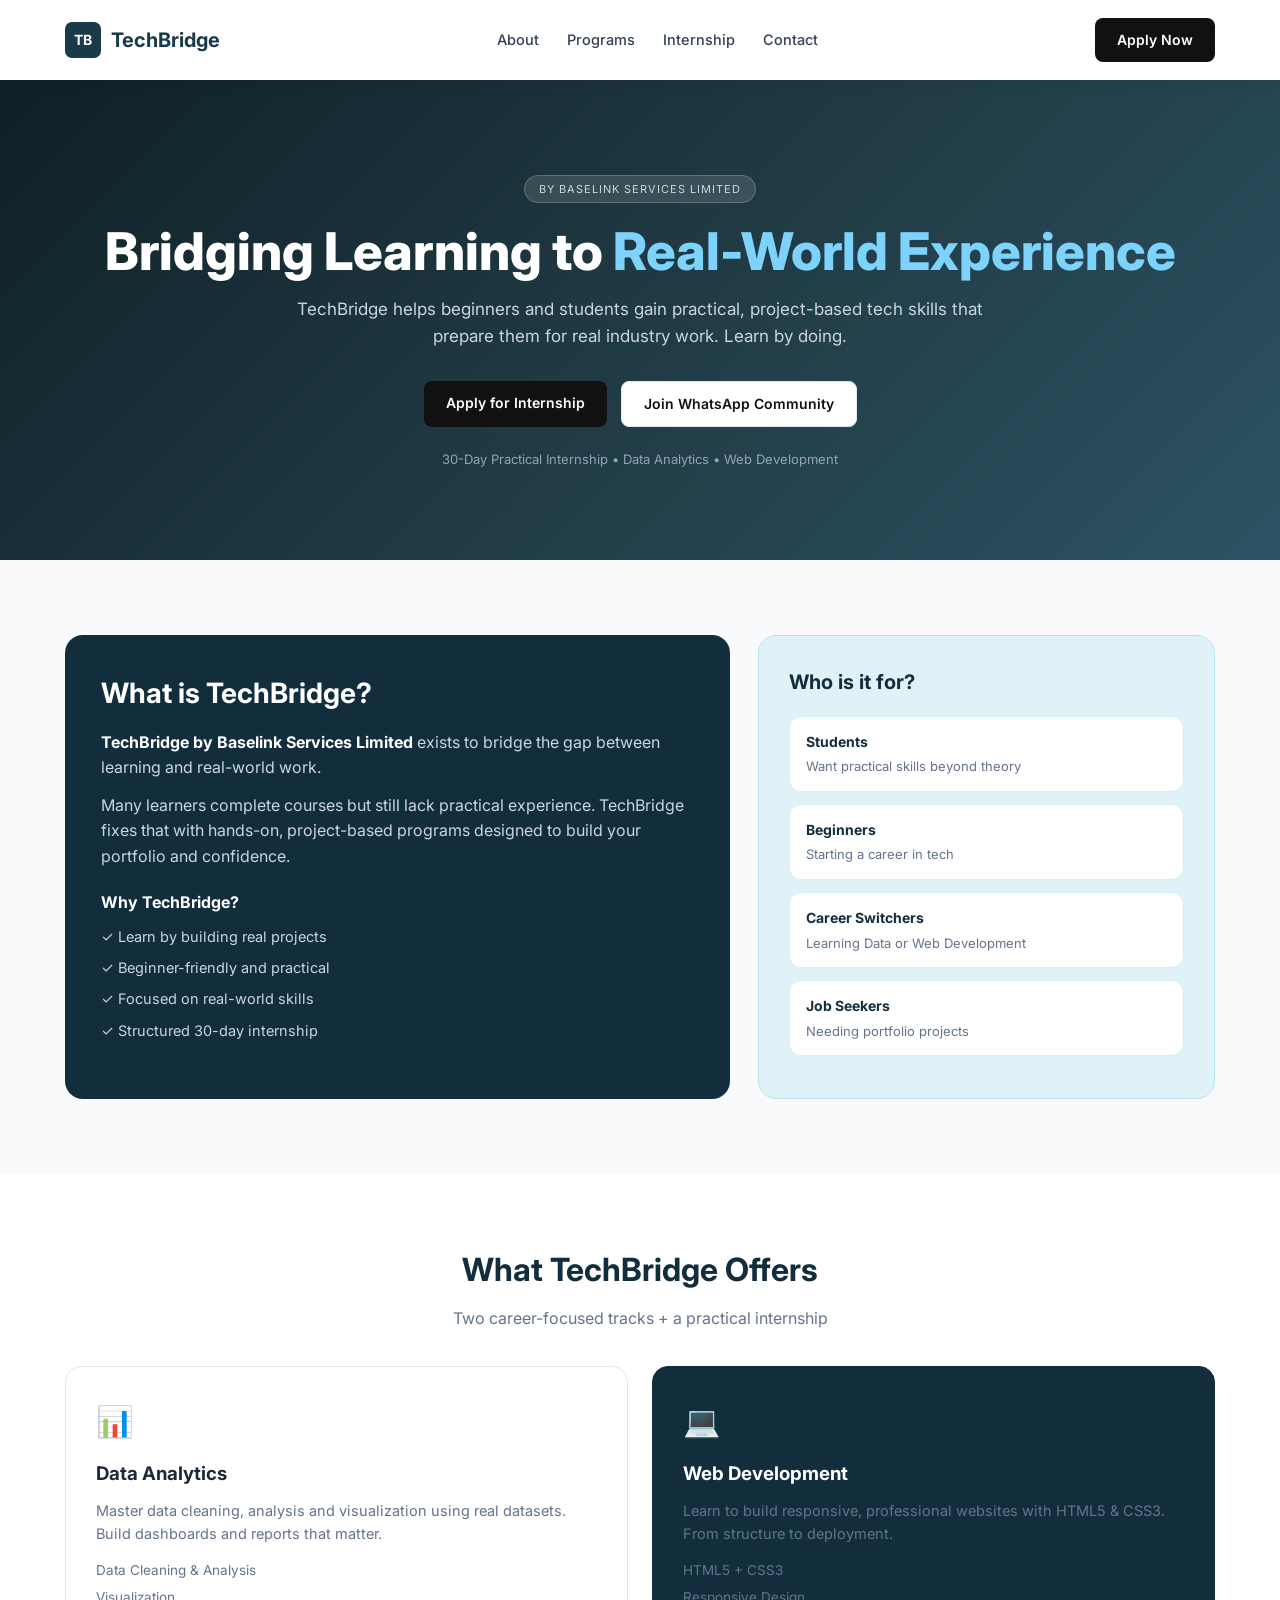
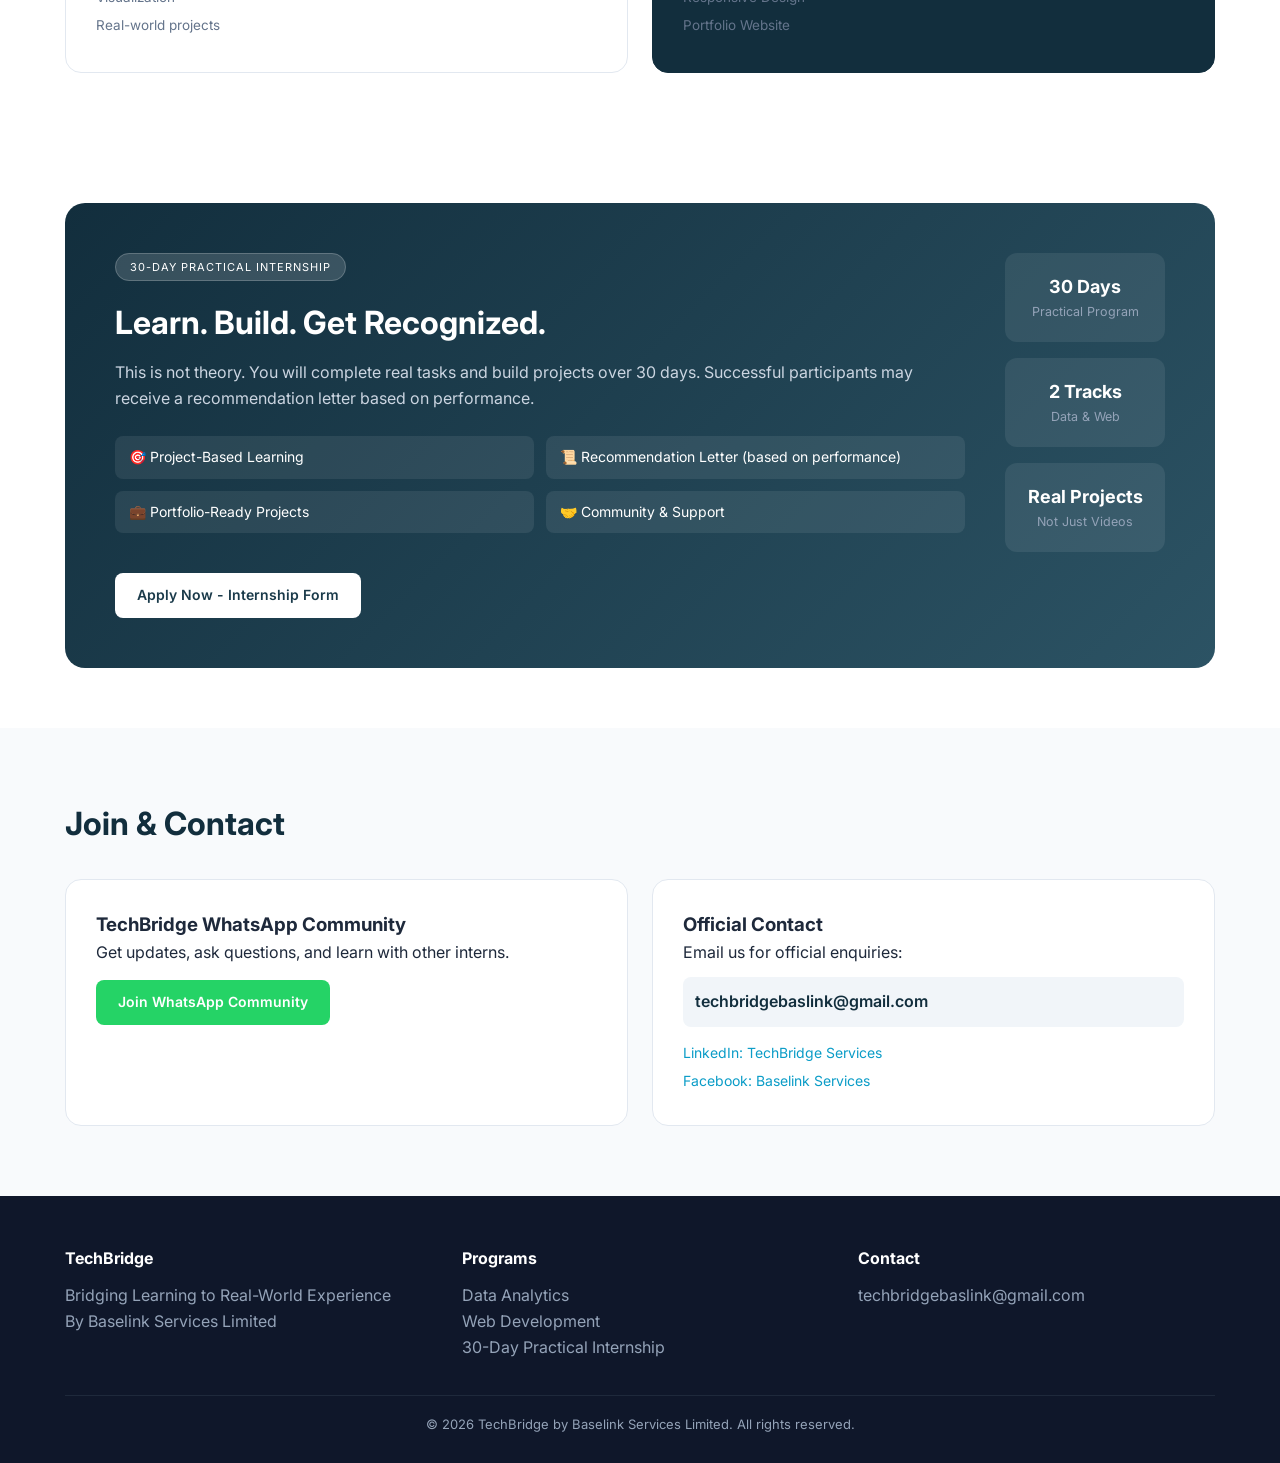
==== index.html @ 4ac2f411 "Add files via upload" ====
<!DOCTYPE html>
<html lang="en">
<head>
    <meta charset="UTF-8">
    <meta name="viewport" content="width=device-width, initial-scale=1.0">
    <title>TechBridge by Baselink Services | Bridging Learning to Real-World Experience</title>
    <link rel="icon" type="image/png" href="logo.png">
    <link rel="stylesheet" href="style.css">
    <link href="https://fonts.googleapis.com/css2?family=Inter:wght@400;600;700&display=swap" rel="stylesheet">
</head>
<body>
    <nav class="navbar">
        <div class="container">
            <div class="logo"> 
                <span class="logo-icon">TB</span>
                <span>TechBridge</span>
            </div>
            <ul class="nav-links">
                <li><a href="#about">About</a></li>
                <li><a href="#programs">Programs</a></li>
                <li><a href="#internship">Internship</a></li>
                <li><a href="#contact">Contact</a></li>
            </ul>
            <a href="https://forms.gle/8EbdSy5ttGfLZfjv5" target="_blank" class="btn btn-primary">Apply Now</a>
        </div>
    </nav>

    <section class="hero">
        <div class="container">
            <span class="badge">By Baselink Services Limited</span>
            <h1>Bridging Learning to <span>Real-World Experience</span></h1>
            <p>TechBridge helps beginners and students gain practical, project-based tech skills that prepare them for real industry work. Learn by doing.</p>
            <div class="hero-buttons">
                <a href="https://forms.gle/8EbdSy5ttGfLZfjv5" target="_blank" class="btn btn-primary">Apply for Internship</a>
                <a href="https://chat.whatsapp.com/FqpBvYS4oaK32cXDxc8JIS" target="_blank" class="btn btn-secondary">Join WhatsApp Community</a>
            </div>
            <p class="hero-note">30-Day Practical Internship • Data Analytics • Web Development</p>
        </div>
    </section>

    <section id="about" class="about">
        <div class="container">
            <div class="about-grid">
                <div>
                    <h2>What is TechBridge?</h2>
                    <p><strong>TechBridge by Baselink Services Limited</strong> exists to bridge the gap between learning and real-world work.</p>
                    <p>Many learners complete courses but still lack practical experience. TechBridge fixes that with hands-on, project-based programs designed to build your portfolio and confidence.</p>
                    <h4 style="margin-top:20px;">Why TechBridge?</h4>
                    <ul class="check-list">
                        <li>✓ Learn by building real projects</li>
                        <li>✓ Beginner-friendly and practical</li>
                        <li>✓ Focused on real-world skills</li>
                        <li>✓ Structured 30-day internship</li>
                    </ul>
                </div>
                <div class="about-box">
                    <h3>Who is it for?</h3>
                    <div class="who-item"><strong>Students</strong><span>Want practical skills beyond theory</span></div>
                    <div class="who-item"><strong>Beginners</strong><span>Starting a career in tech</span></div>
                    <div class="who-item"><strong>Career Switchers</strong><span>Learning Data or Web Development</span></div>
                    <div class="who-item"><strong>Job Seekers</strong><span>Needing portfolio projects</span></div>
                </div>
            </div>
        </div>
    </section>

    <section id="programs" class="programs">
        <div class="container">
            <h2 class="section-title">What TechBridge Offers</h2>
            <p class="section-subtitle">Two career-focused tracks + a practical internship</p>
            <div class="program-cards">
                <div class="card">
                    <div class="card-icon">📊</div>
                    <h3>Data Analytics</h3>
                    <p>Master data cleaning, analysis and visualization using real datasets. Build dashboards and reports that matter.</p>
                    <ul><li>Data Cleaning & Analysis</li><li>Visualization</li><li>Real-world projects</li></ul>
                </div>
                <div class="card card-dark">
                    <div class="card-icon">💻</div>
                    <h3>Web Development</h3>
                    <p>Learn to build responsive, professional websites with HTML5 & CSS3. From structure to deployment.</p>
                    <ul><li>HTML5 + CSS3</li><li>Responsive Design</li><li>Portfolio Website</li></ul>
                </div>
            </div>
        </div>
    </section>

    <section id="internship" class="internship">
        <div class="container">
            <div class="internship-box">
                <div>
                    <span class="badge badge-light">30-DAY PRACTICAL INTERNSHIP</span>
                    <h2>Learn. Build. Get Recognized.</h2>
                    <p>This is not theory. You will complete real tasks and build projects over 30 days. Successful participants may receive a recommendation letter based on performance.</p>
                    <div class="benefits">
                        <div class="benefit">🎯 Project-Based Learning</div>
                        <div class="benefit">📜 Recommendation Letter (based on performance)</div>
                        <div class="benefit">💼 Portfolio-Ready Projects</div>
                        <div class="benefit">🤝 Community & Support</div>
                    </div>
                    <a href="https://forms.gle/8EbdSy5ttGfLZfjv5" target="_blank" class="btn btn-light">Apply Now - Internship Form</a>
                </div>
                <div class="internship-right">
                    <div class="stat"><h3>30 Days</h3><p>Practical Program</p></div>
                    <div class="stat"><h3>2 Tracks</h3><p>Data & Web</p></div>
                    <div class="stat"><h3>Real Projects</h3><p>Not Just Videos</p></div>
                </div>
            </div>
        </div>
    </section>

    <section id="contact" class="community">
        <div class="container">
            <h2 class="section-title">Join & Contact</h2>
            <div class="community-grid">
                <div class="community-card">
                    <h3>TechBridge WhatsApp Community</h3>
                    <p>Get updates, ask questions, and learn with other interns.</p>
                    <a href="https://chat.whatsapp.com/FqpBvYS4oaK32cXDxc8JIS" target="_blank" class="btn btn-whatsapp">Join WhatsApp Community</a>
                </div>
                <div class="contact-card">
                    <h3>Official Contact</h3>
                    <p>Email us for official enquiries:</p>
                    <p class="email-box">techbridgebaslink@gmail.com</p>
                    <div class="socials">
                        <a href="https://www.linkedin.com/company/techbridge-services/" target="_blank">LinkedIn: TechBridge Services</a><br>
                        <a href="https://www.facebook.com/p/Baselink-Services-100066771475783/" target="_blank">Facebook: Baselink Services</a>
                    </div>
                </div>
            </div>
        </div>
    </section>

    <footer class="footer">
        <div class="container">
            <div class="footer-grid">
                <div><h4>TechBridge</h4><p>Bridging Learning to Real-World Experience<br>By Baselink Services Limited</p></div>
                <div><h4>Programs</h4><p>Data Analytics<br>Web Development<br>30-Day Practical Internship</p></div>
                <div><h4>Contact</h4><p>techbridgebaslink@gmail.com</p></div>
            </div>
            <div class="footer-bottom">© 2026 TechBridge by Baselink Services Limited. All rights reserved.</div>
        </div>
    </footer>
</body>
</html>
---- style.css ----
* { margin:0; padding:0; box-sizing:border-box; }
body { font-family: 'Inter', sans-serif; background:#fff; color:#1e293b; line-height:1.6; }
.container { width:90%; max-width:1150px; margin:0 auto; }
a { text-decoration:none; }

/* HEADER FIX - Left/Right Horizontal Arrangement */
.navbar { background:#fff; padding:18px 0; position:sticky; top:0; z-index:10; box-shadow:0 2px 15px rgba(0,0,0,0.06); }
.navbar .container { display:flex; justify-content:space-between; align-items:center; }
.logo { display:flex; align-items:center; gap:10px; font-weight:700; font-size:20px; color:#1a3a4a; }
.logo-icon { background:#1a3a4a; color:#fff; width:36px; height:36px; display:flex; align-items:center; justify-content:center; border-radius:7px; font-size:14px; }
.nav-links { display:flex; list-style:none; gap:28px; flex-direction:row; }
.nav-links a { color:#334155; font-weight:500; font-size:14.5px; transition:0.3s; }
.nav-links a:hover { color:#0a9cc7; } /* HOVER COLOR CHANGE */
.btn { padding:11px 22px; border-radius:8px; font-weight:600; font-size:14px; display:inline-block; transition:0.3s; }
.btn-primary { background:#111; color:#fff; }
.btn-primary:hover { background:#0a9cc7; }
.btn-secondary { background:#fff; color:#111; border:1px solid #e2e8f0; }
.btn-secondary:hover { color:#0a9cc7; border-color:#0a9cc7; }
.btn-light { background:#fff; color:#1a3a4a; margin-top:15px; }
.btn-whatsapp { background:#25D366; color:#fff; margin-top:15px; }

/* HERO - BIG BOX RESPONSIVE + NOT BLACK/WHITE + COLOR */
.hero { 
  background: linear-gradient(135deg, #0f2027 0%, #203a43 50%, #2c5364 100%);
  color:#fff; 
  padding:95px 0 90px 0; 
  text-align:center;
  width:100%;
}
.badge { background:rgba(255,255,255,0.12); border:1px solid rgba(255,255,255,0.2); color:#cbd5e1; padding:6px 14px; border-radius:20px; font-size:11px; text-transform:uppercase; letter-spacing:1px; }
.hero h1 { font-size:52px; font-weight:800; line-height:1.1; margin:22px 0 16px 0; }
.hero h1 span { color:#7dd3fc; }
.hero p { color:#cbd5e1; max-width:700px; margin:0 auto; font-size:17px; }
.hero-buttons { margin-top:30px; display:flex; gap:14px; justify-content:center; flex-wrap:wrap; }
.hero-note { margin-top:22px !important; font-size:13px !important; color:#94a3b8 !important; }

/* ABOUT - WHAT IS TECHBRIDGE DARK BOX + WHO IS IT FOR LIGHT BOX */
.about { padding:75px 0; background:#f8fafc; }
.about-grid { display:flex; gap:28px; align-items:stretch; }
/* DARKER BOX - What is TechBridge */
.about-grid > div:first-child {
  flex:1.2;
  background:#122e3d;
  color:#fff;
  border-radius:18px;
  padding:36px;
}
.about-grid > div:first-child h2 { color:#fff; font-size:28px; margin-bottom:14px; }
.about-grid > div:first-child p { color:#cbd5e1; margin-bottom:12px; }
.about-grid > div:first-child strong { color:#fff; }
.check-list { list-style:none; margin-top:10px; }
.check-list li { color:#cbd5e1; margin-bottom:8px; font-size:14.5px; }
/* LIGHTER BOX - Who is it for - compliments dark */
.about-box {
  flex:0.8;
  background:#e0f2f7;
  border:1px solid #b8e2ed;
  border-radius:18px;
  padding:30px;
}
.about-box h3 { color:#122e3d; font-size:20px; margin-bottom:18px; }
.who-item { background:#fff; border:1px solid #d6eef5; border-radius:12px; padding:14px 16px; margin-bottom:12px; display:flex; flex-direction:column; }
.who-item strong { color:#122e3d; font-size:14px; }
.who-item span { color:#64748b; font-size:13px; margin-top:3px; }

/* PROGRAMS */
.programs { padding:70px 0; text-align:center; }
.section-title { font-size:32px; color:#122e3d; }
.section-subtitle { color:#64748b; margin:10px 0 35px 0; }
.program-cards { display:flex; gap:24px; text-align:left; }
.card { flex:1; background:#fff; border:1px solid #e2e8f0; border-radius:16px; padding:30px; }
.card-dark { background:#122e3d; color:#fff; border-color:#122e3d; }
.card-dark p { color:#cbd5e1; }
.card-dark ul li { color:#cbd5e1; }
.card-icon { font-size:30px; margin-bottom:14px; }
.card h3 { margin-bottom:10px; }
.card p { font-size:14.5px; color:#64748b; margin-bottom:14px; }
.card ul { list-style:none; }
.card ul li { font-size:13.5px; margin-bottom:6px; color:#64748b; }

/* INTERNSHIP */
.internship { padding:60px 0; }
.internship-box { background:linear-gradient(135deg, #122e3d, #2c5364); border-radius:20px; padding:50px; color:#fff; display:flex; gap:40px; }
.badge-light { background:rgba(255,255,255,0.15); color:#fff; }
.internship-box h2 { font-size:32px; margin:18px 0 12px 0; }
.internship-box p { color:#cbd5e1; }
.benefits { display:grid; grid-template-columns:1fr 1fr; gap:12px; margin:25px 0; }
.benefit { background:rgba(255,255,255,0.08); padding:10px 14px; border-radius:8px; font-size:14px; }
.internship-right { display:flex; flex-direction:column; gap:16px; min-width:160px; }
.stat { background:rgba(255,255,255,0.08); padding:20px; border-radius:12px; text-align:center; }
.stat h3 { font-size:18px; }
.stat p { font-size:12.5px; color:#94a3b8; }

/* CONTACT */
.community { padding:70px 0; background:#f8fafc; }
.community-grid { display:flex; gap:24px; margin-top:30px; }
.community-card, .contact-card { flex:1; background:#fff; border:1px solid #e2e8f0; border-radius:16px; padding:30px; }
.email-box { background:#f1f5f9; padding:12px; border-radius:8px; font-weight:600; color:#122e3d; margin:12px 0; }
.socials a { color:#0a9cc7; font-size:14px; line-height:2; }

/* FOOTER */
.footer { background:#0f172a; color:#94a3b8; padding:50px 0 28px 0; }
.footer-grid { display:flex; gap:40px; }
.footer-grid div { flex:1; }
.footer-grid h4 { color:#fff; margin-bottom:12px; }
.footer-bottom { margin-top:35px; border-top:1px solid #1e293b; padding-top:18px; text-align:center; font-size:13px; }

/* RESPONSIVE - FITS PHONE AND SYSTEM */
@media (max-width:768px){
  .navbar .container { flex-direction:column; gap:15px; }
  .nav-links { gap:18px; flex-wrap:wrap; justify-content:center; }
  .hero h1 { font-size:32px; }
  .about-grid, .program-cards, .internship-box, .community-grid, .footer-grid { flex-direction:column; }
  .about-grid > div:first-child, .about-box { width:100%; }
  .benefits { grid-template-columns:1fr; }
  .internship-box { padding:30px 20px; }
  .hero-buttons { flex-direction:column; align-items:center; }
}
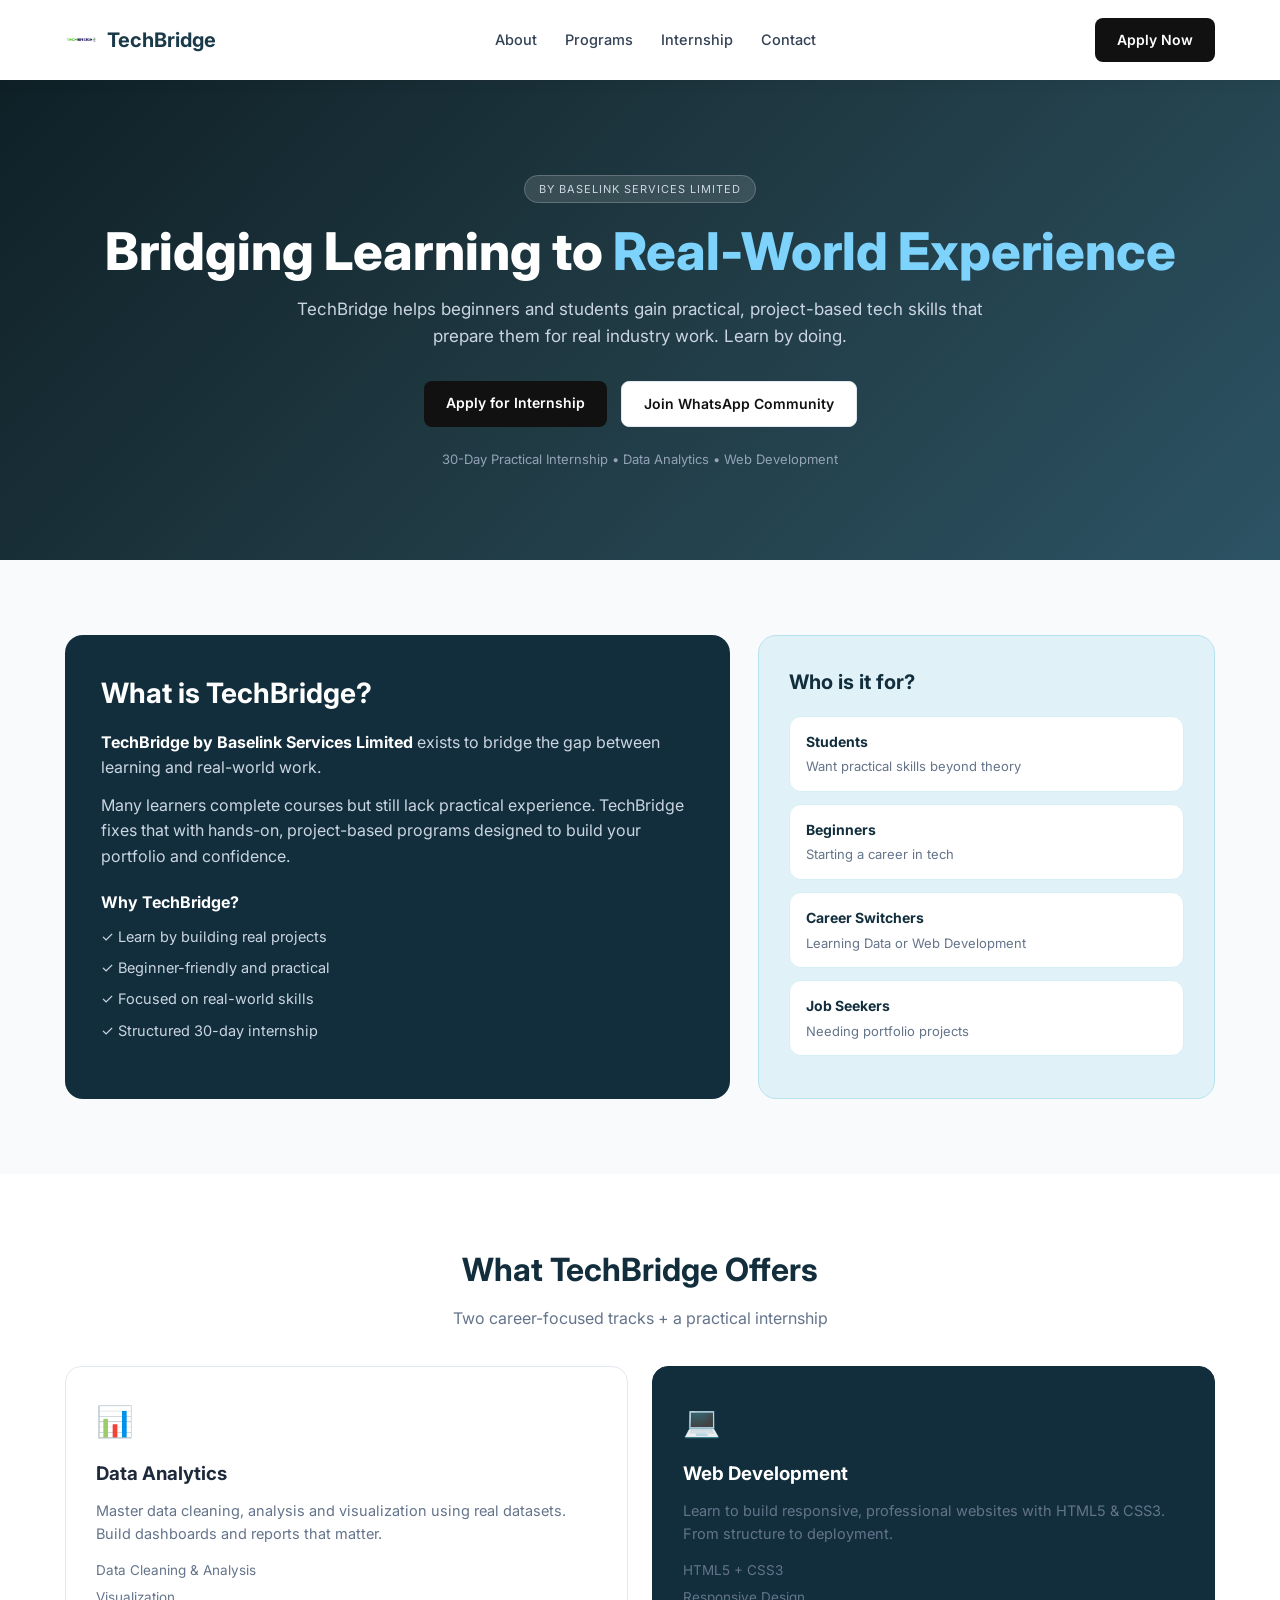
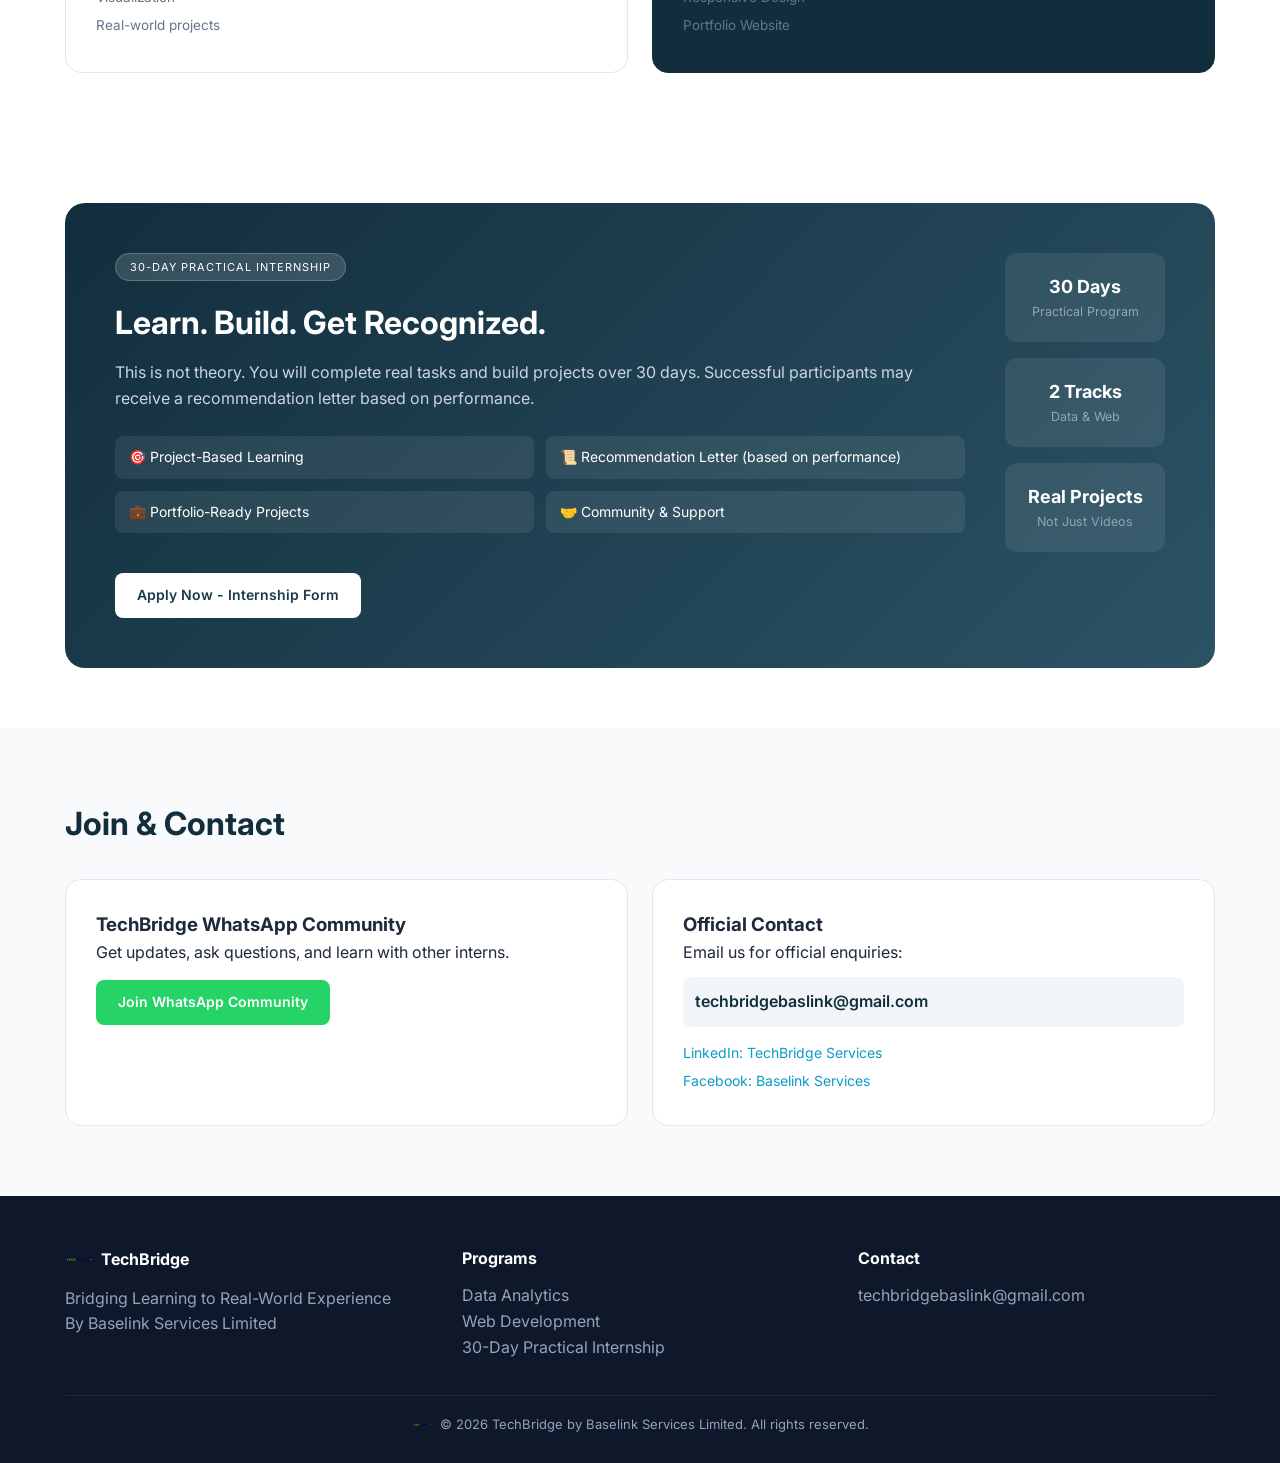
==== commit ebbeba79: "Update index.html" ====
--- a/index.html
+++ b/index.html
@@ -12,7 +12,7 @@
     <nav class="navbar">
         <div class="container">
             <div class="logo"> 
-                <span class="logo-icon">TB</span>
+                <img src="logo.png" alt="TechBridge Logo" style="height:32px; width:32px; object-fit:contain; border-radius:6px;">
                 <span>TechBridge</span>
             </div>
             <ul class="nav-links">
@@ -24,6 +24,8 @@
             <a href="https://forms.gle/8EbdSy5ttGfLZfjv5" target="_blank" class="btn btn-primary">Apply Now</a>
         </div>
     </nav>
+
+    <!-- HERO, ABOUT, PROGRAMS, INTERNSHIP, COMMUNITY SECTIONS - KEEP SAME AS YOURS -->
 
     <section class="hero">
         <div class="container">
@@ -134,12 +136,21 @@
     <footer class="footer">
         <div class="container">
             <div class="footer-grid">
-                <div><h4>TechBridge</h4><p>Bridging Learning to Real-World Experience<br>By Baselink Services Limited</p></div>
+                <div>
+                    <h4 style="display:flex; align-items:center; gap:8px;">
+                        <img src="logo.png" alt="TechBridge Logo" style="height:28px; width:28px; object-fit:contain; border-radius:4px;">
+                        TechBridge
+                    </h4>
+                    <p>Bridging Learning to Real-World Experience<br>By Baselink Services Limited</p>
+                </div>
                 <div><h4>Programs</h4><p>Data Analytics<br>Web Development<br>30-Day Practical Internship</p></div>
                 <div><h4>Contact</h4><p>techbridgebaslink@gmail.com</p></div>
             </div>
-            <div class="footer-bottom">© 2026 TechBridge by Baselink Services Limited. All rights reserved.</div>
+            <div class="footer-bottom" style="display:flex; align-items:center; justify-content:center; gap:8px;">
+                <img src="logo.png" alt="TechBridge" style="height:20px; width:20px; object-fit:contain;">
+                © 2026 TechBridge by Baselink Services Limited. All rights reserved.
+            </div>
         </div>
     </footer>
 </body>
-</html>+</html>
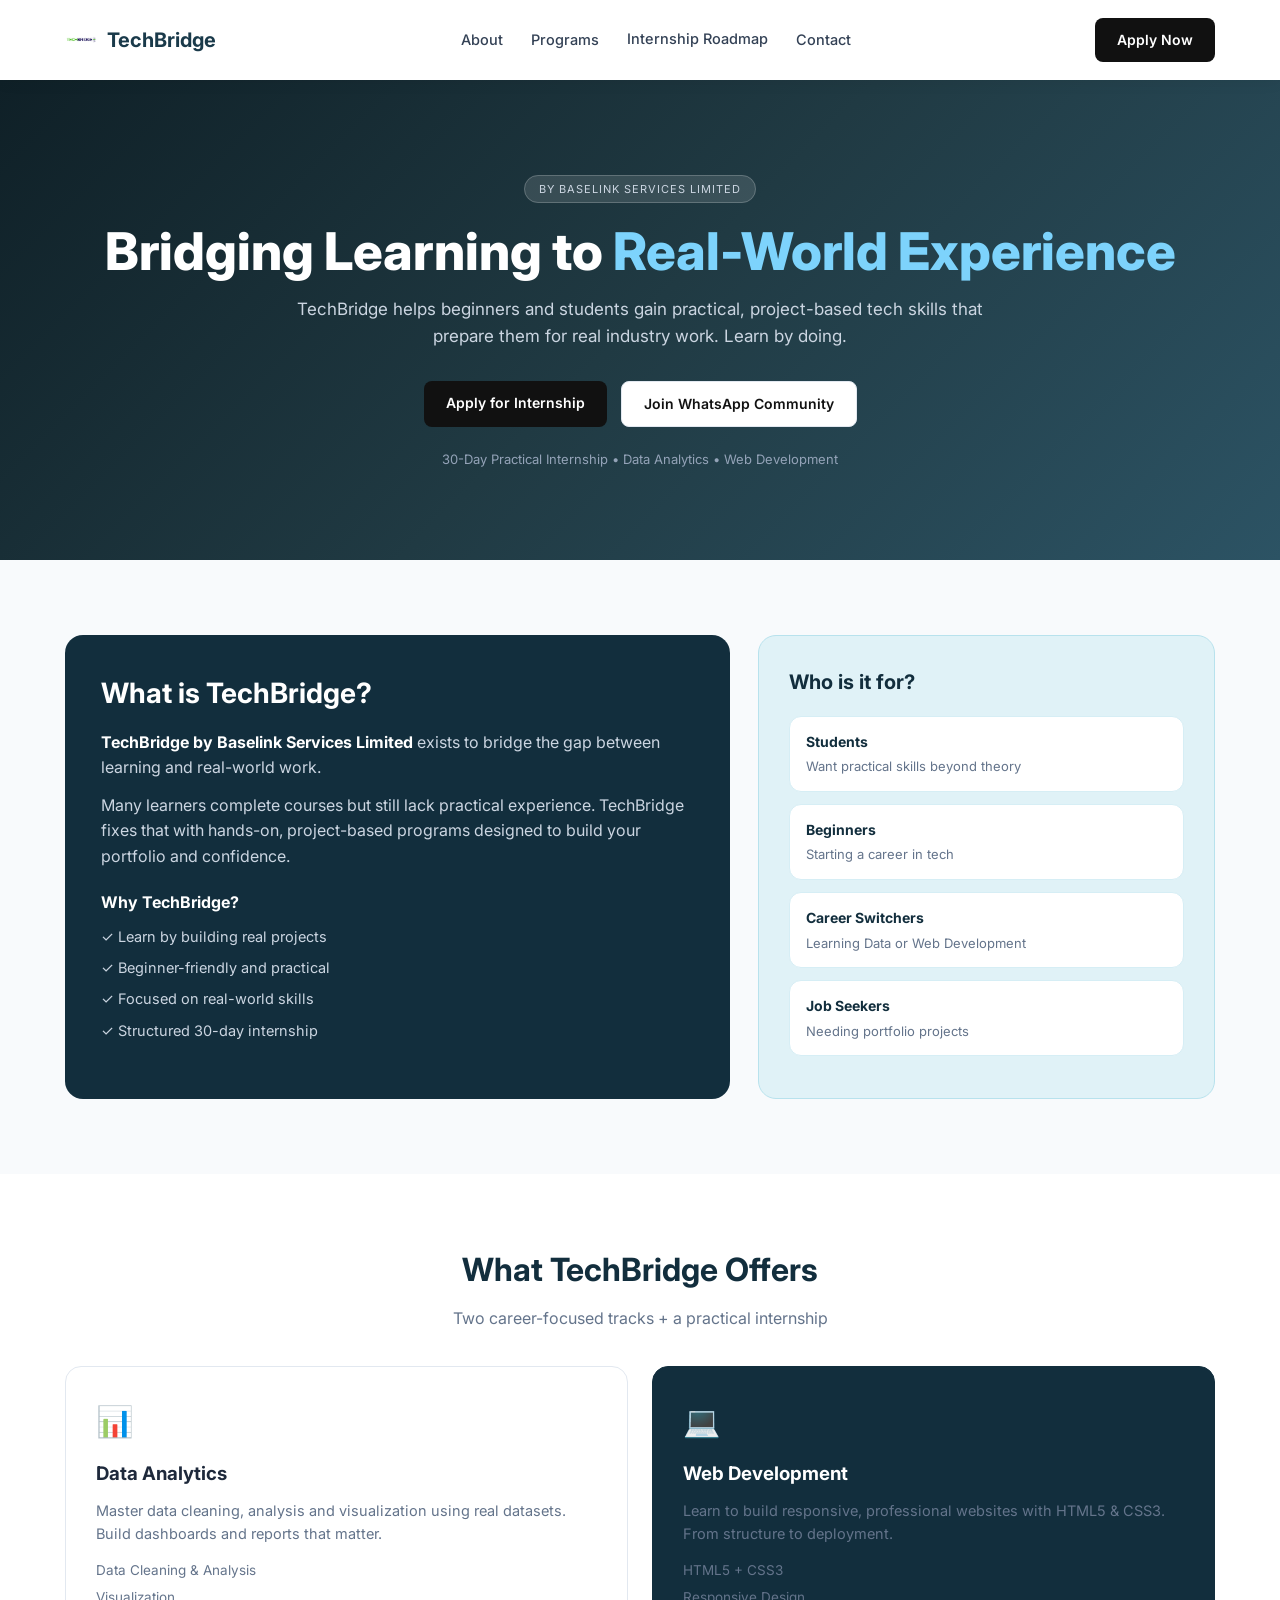
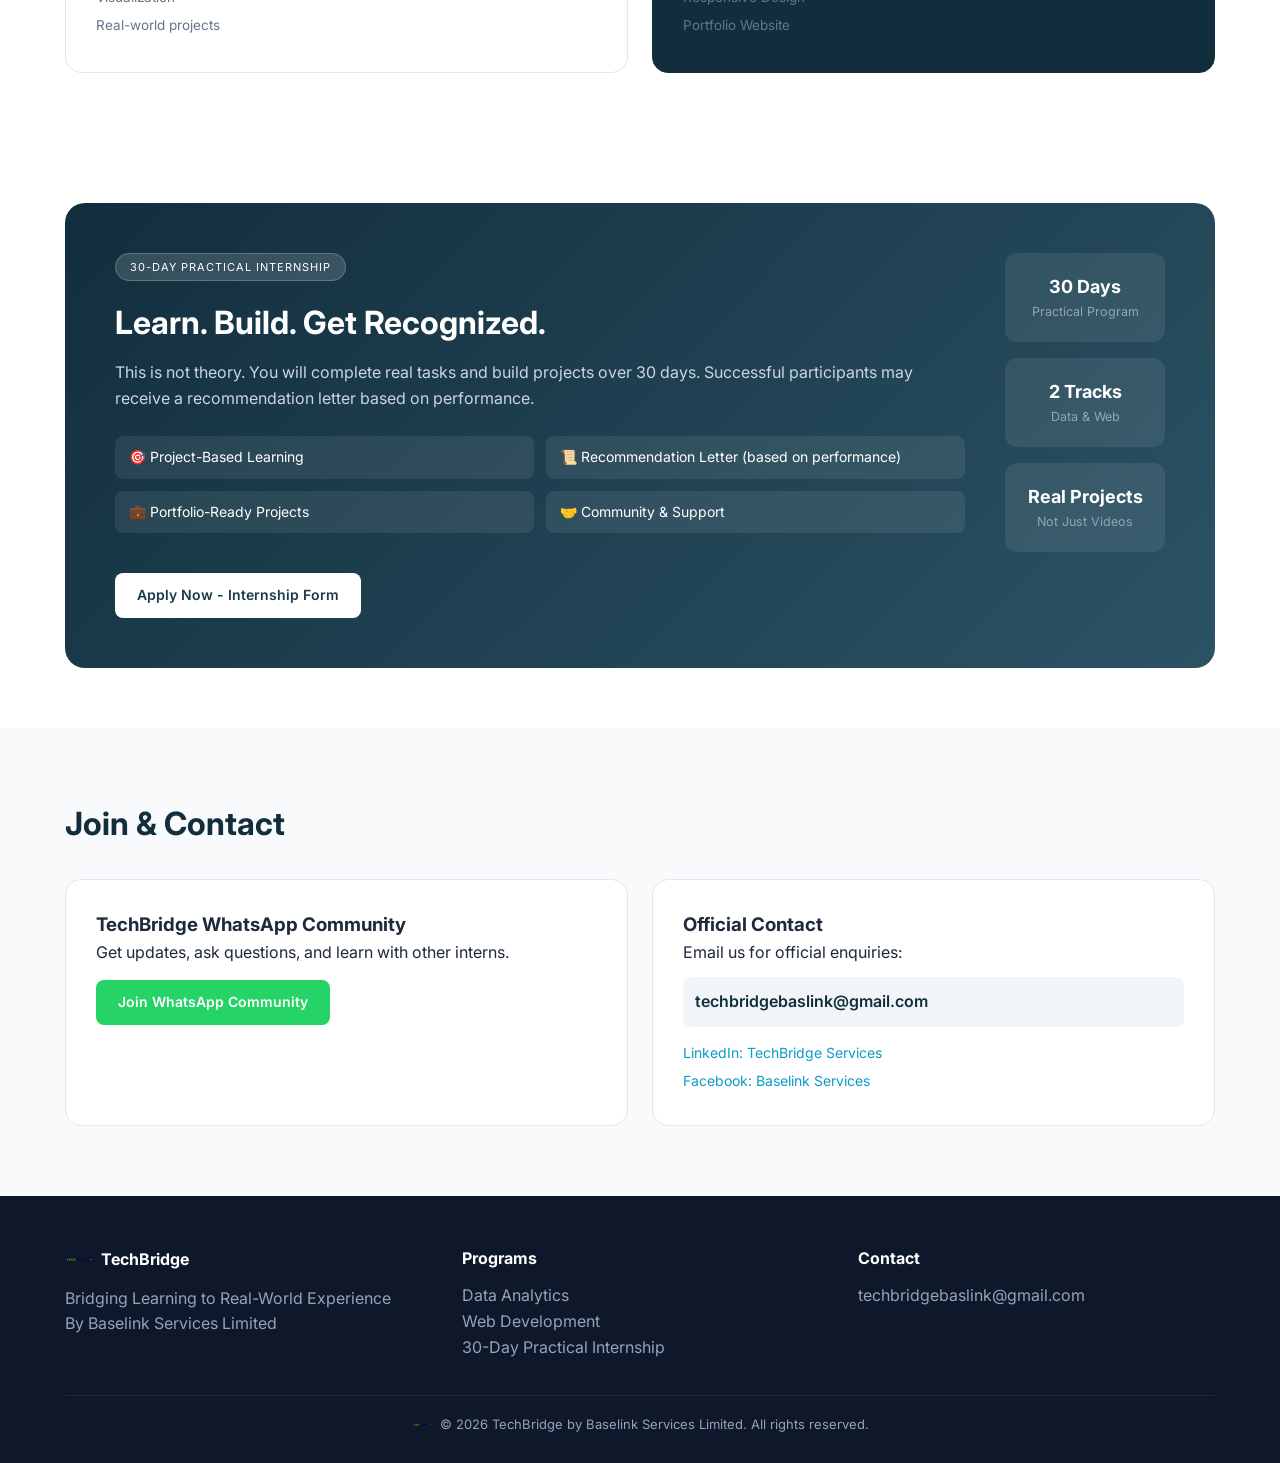
==== commit 18ffa049: "Fix HTML structure and update navigation links" ====
--- a/index.html
+++ b/index.html
@@ -11,16 +11,16 @@
 <body>
     <nav class="navbar">
         <div class="container">
-            <div class="logo"> 
+            <div class="logo "> 
                 <img src="logo.png" alt="TechBridge Logo" style="height:32px; width:32px; object-fit:contain; border-radius:6px;">
                 <span>TechBridge</span>
             </div>
-            <ul class="nav-links">
-                <li><a href="#about">About</a></li>
-                <li><a href="#programs">Programs</a></li>
-                <li><a href="#internship">Internship</a></li>
-                <li><a href="#contact">Contact</a></li>
-            </ul>
+           <ul class="nav-links">
+    <li><a href="index.html#about">About</a></li>
+    <li><a href="programs.html">Programs</a></li>
+<a href="roadmap.html" class="active">Internship Roadmap</a>
+    <li><a href="index.html#contact">Contact</a></li>
+</ul>
             <a href="https://forms.gle/8EbdSy5ttGfLZfjv5" target="_blank" class="btn btn-primary">Apply Now</a>
         </div>
     </nav>
--- a/style.css
+++ b/style.css
@@ -115,4 +115,41 @@
   .benefits { grid-template-columns:1fr; }
   .internship-box { padding:30px 20px; }
   .hero-buttons { flex-direction:column; align-items:center; }
-}+}
+/* PROGRAMS PAGE EXTRA */
+.comparison-table { display:flex; }
+@media (max-width:768px){
+  .comparison-table { flex-direction:column; }
+}
+/* === TASK 3: INTERNSHIP TIMELINE === */
+.small-hero { padding: 60px 0; min-height: auto; }
+.small-hero h1 { font-size: 2.5rem; }
+.progress-labels { display:flex; gap:10px; margin-top:15px; font-weight:600; color:#6b7280; }
+
+.timeline { position:relative; max-width:800px; margin:0 auto; padding-left:40px; border-left:2px solid #e5e7eb; }
+.timeline-item { display:flex; gap:20px; margin-bottom:30px; position:relative; }
+.timeline-day { position:absolute; left:-52px; display:flex; align-items:center; gap:10px; }
+.timeline-day .day { font-weight:700; font-size:0.9rem; background:#fff; padding:2px 8px; border:1px solid #e5e7eb; border-radius:20px; }
+.dot { width:14px; height:14px; background:#e5e7eb; border-radius:50%; border:2px solid #fff; box-shadow:0 0 0 2px #e5e7eb; }
+.dot.active { background:#111827; box-shadow:0 0 0 2px #111827; }
+.dot.final { background:#2563eb; box-shadow:0 0 0 2px #2563eb; }
+
+.task-card { background:#fff; border:1px solid #e5e7eb; border-radius:12px; padding:20px; width:100%; transition:0.2s; }
+.task-card:hover { transform:translateY(-3px); box-shadow:0 10px 25px rgba(0,0,0,0.07); }
+.task-top { display:flex; justify-content:space-between; align-items:center; margin-bottom:10px; }
+.task-num { font-weight:700; color:#9ca3af; font-size:0.85rem; }
+.task-card h3 { margin:5px 0 8px 0; }
+.task-card p { color:#6b7280; font-size:0.95rem; }
+.task-meta { margin-top:10px; font-size:0.8rem; color:#9ca3af; }
+.active-card { border-color:#111827; background:#f9fafb; }
+.final-card { border-color:#2563eb; }
+.current-badge { display:inline-block; margin-top:10px; background:#111827; color:#fff; font-size:0.75rem; padding:4px 10px; border-radius:20px; }
+
+.tag.intermediate { background:#fef3c7; color:#92400e; }
+.tag.advanced { background:#fee2e2; color:#991b1b; }
+
+@media (max-width: 768px) {
+    .timeline { padding-left:20px; border-left:2px solid #e5e7eb; }
+    .timeline-day { left:-42px; }
+    .timeline-item { flex-direction:column; }
+}
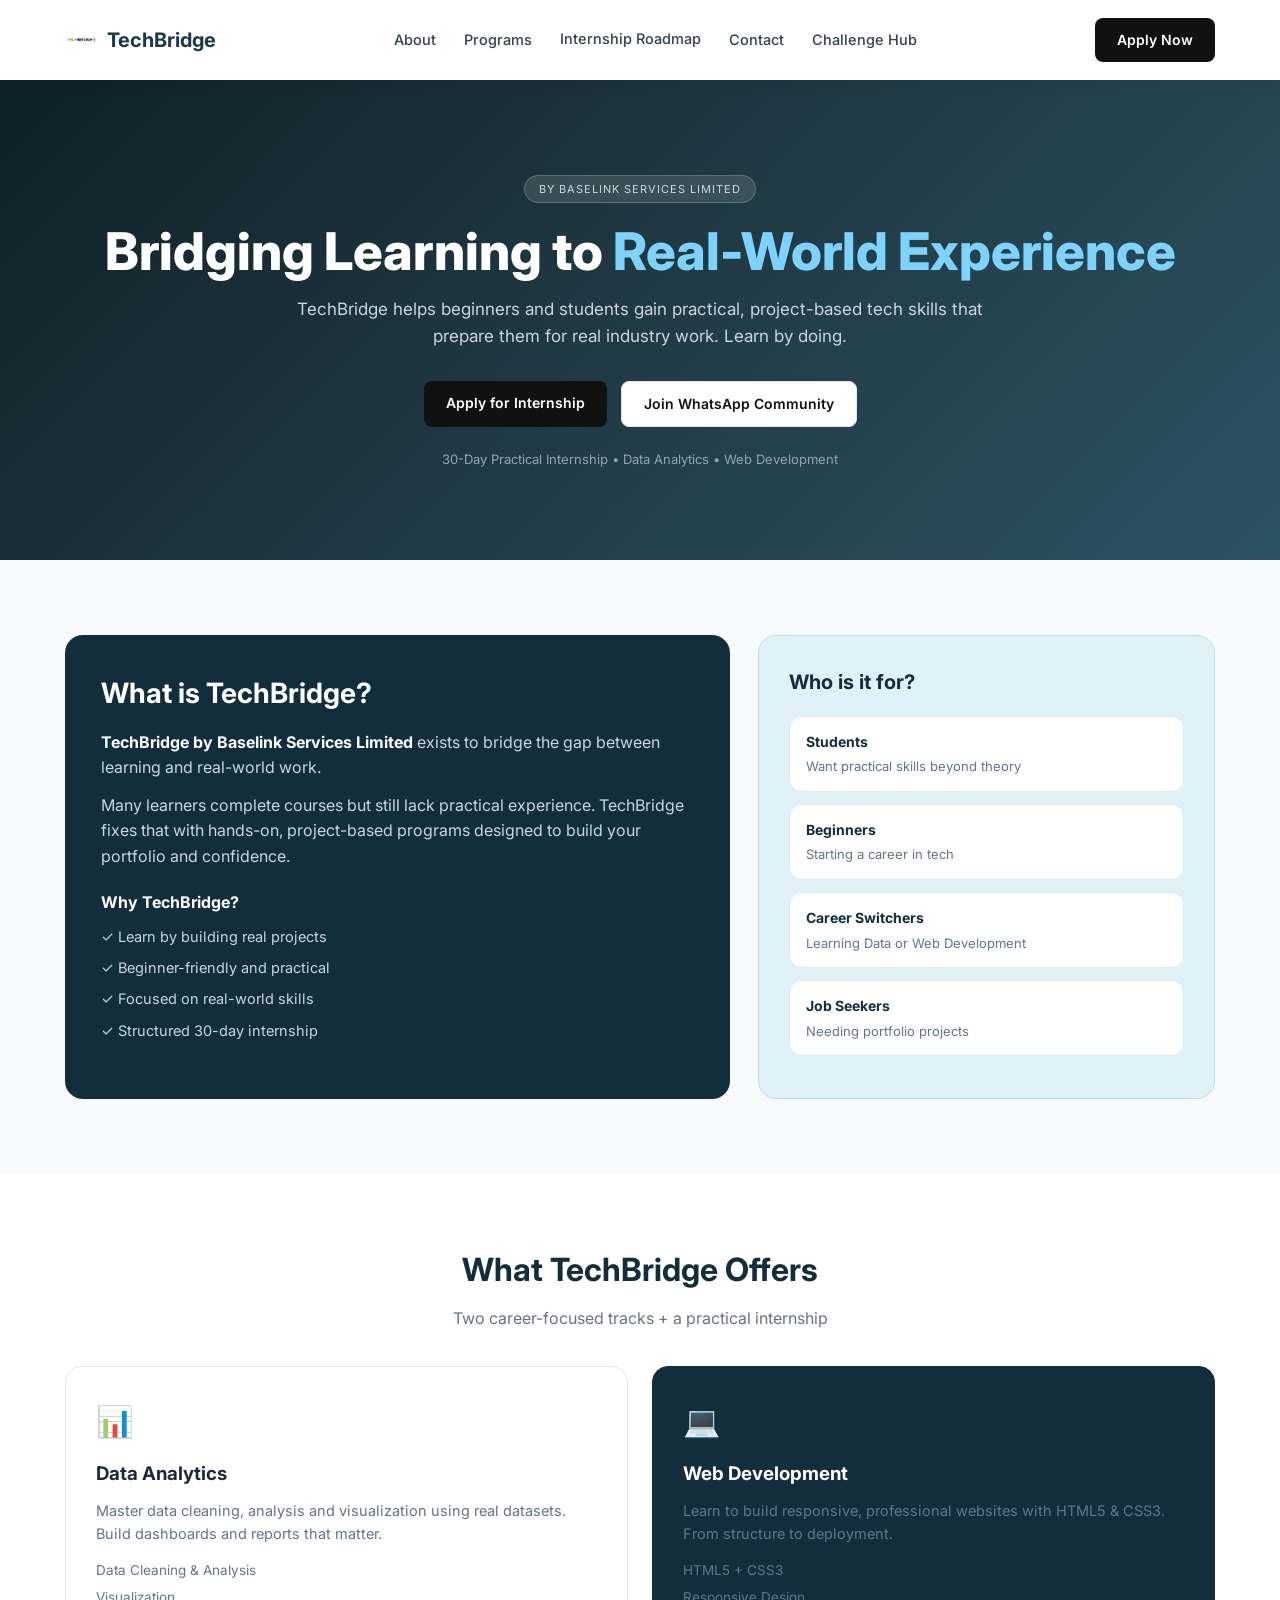
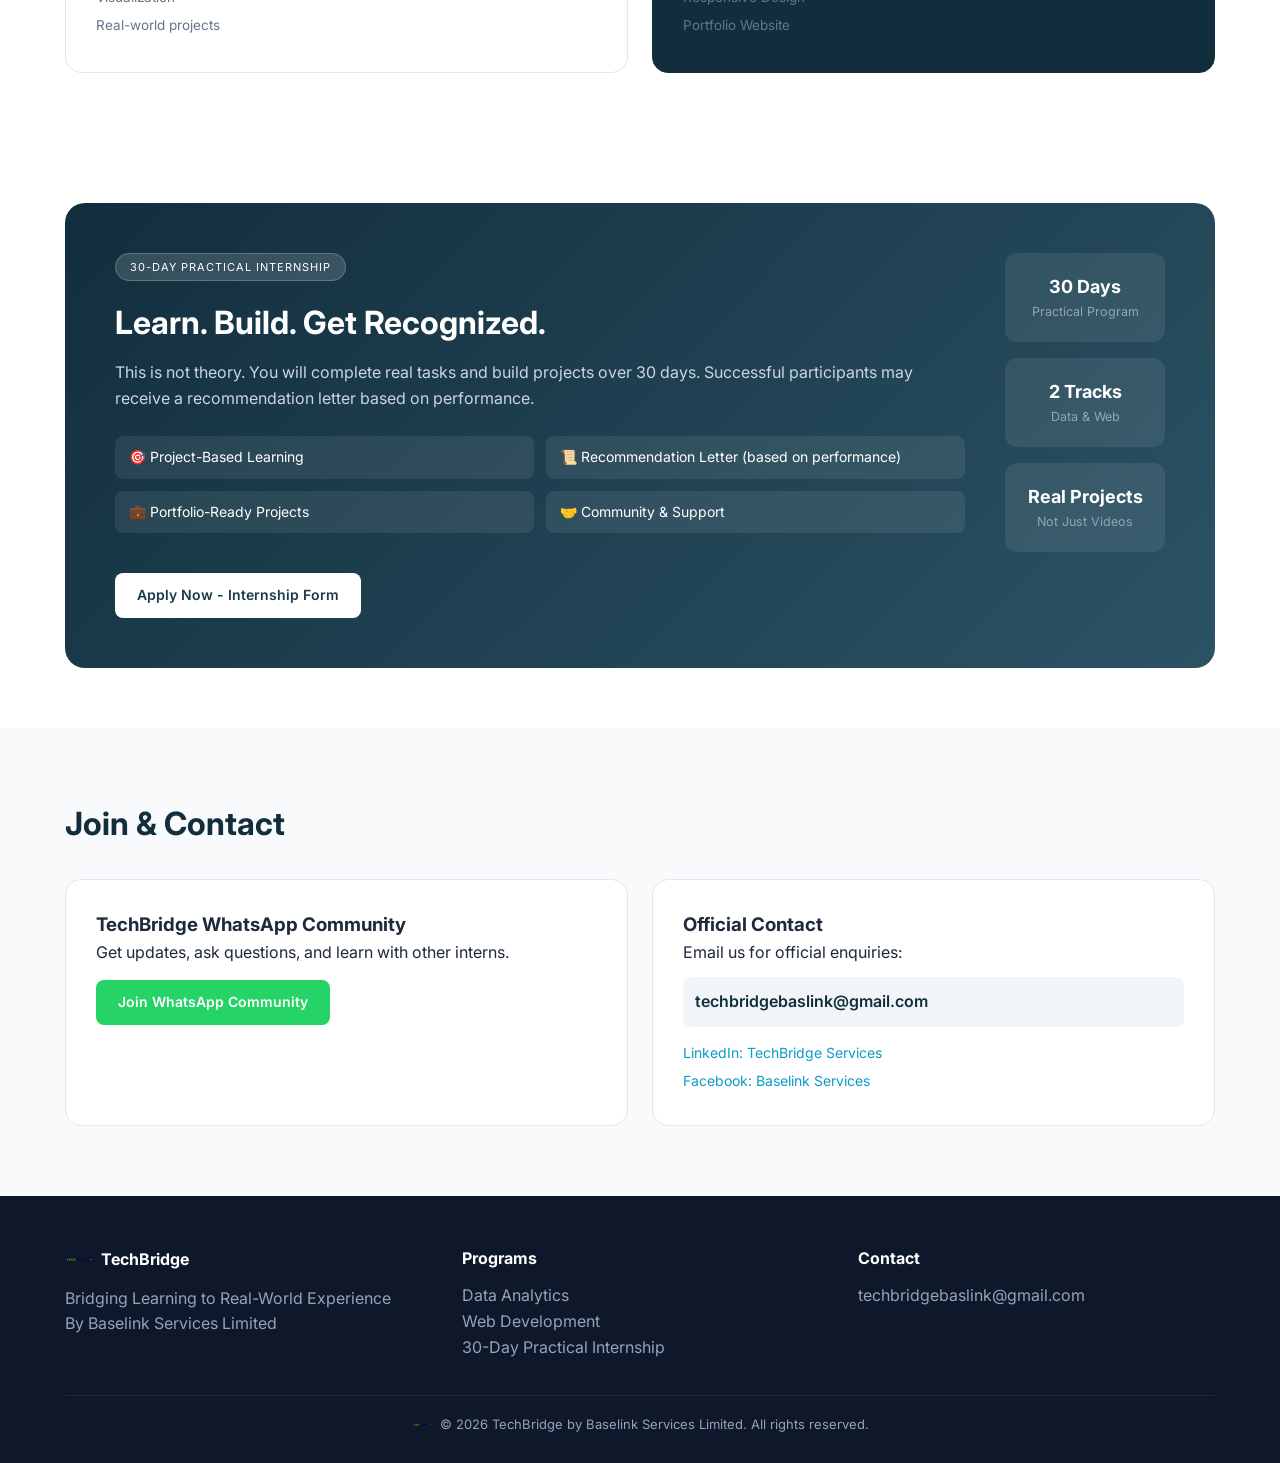
==== commit 7202c84a: "Update index.html with new navigation and content" ====
--- a/index.html
+++ b/index.html
@@ -15,11 +15,12 @@
                 <img src="logo.png" alt="TechBridge Logo" style="height:32px; width:32px; object-fit:contain; border-radius:6px;">
                 <span>TechBridge</span>
             </div>
-           <ul class="nav-links">
+           <ul class="nav-links ">
     <li><a href="index.html#about">About</a></li>
     <li><a href="programs.html">Programs</a></li>
 <a href="roadmap.html" class="active">Internship Roadmap</a>
     <li><a href="index.html#contact">Contact</a></li>
+    <li><a href="challenges.html">Challenge Hub</a></li>
 </ul>
             <a href="https://forms.gle/8EbdSy5ttGfLZfjv5" target="_blank" class="btn btn-primary">Apply Now</a>
         </div>
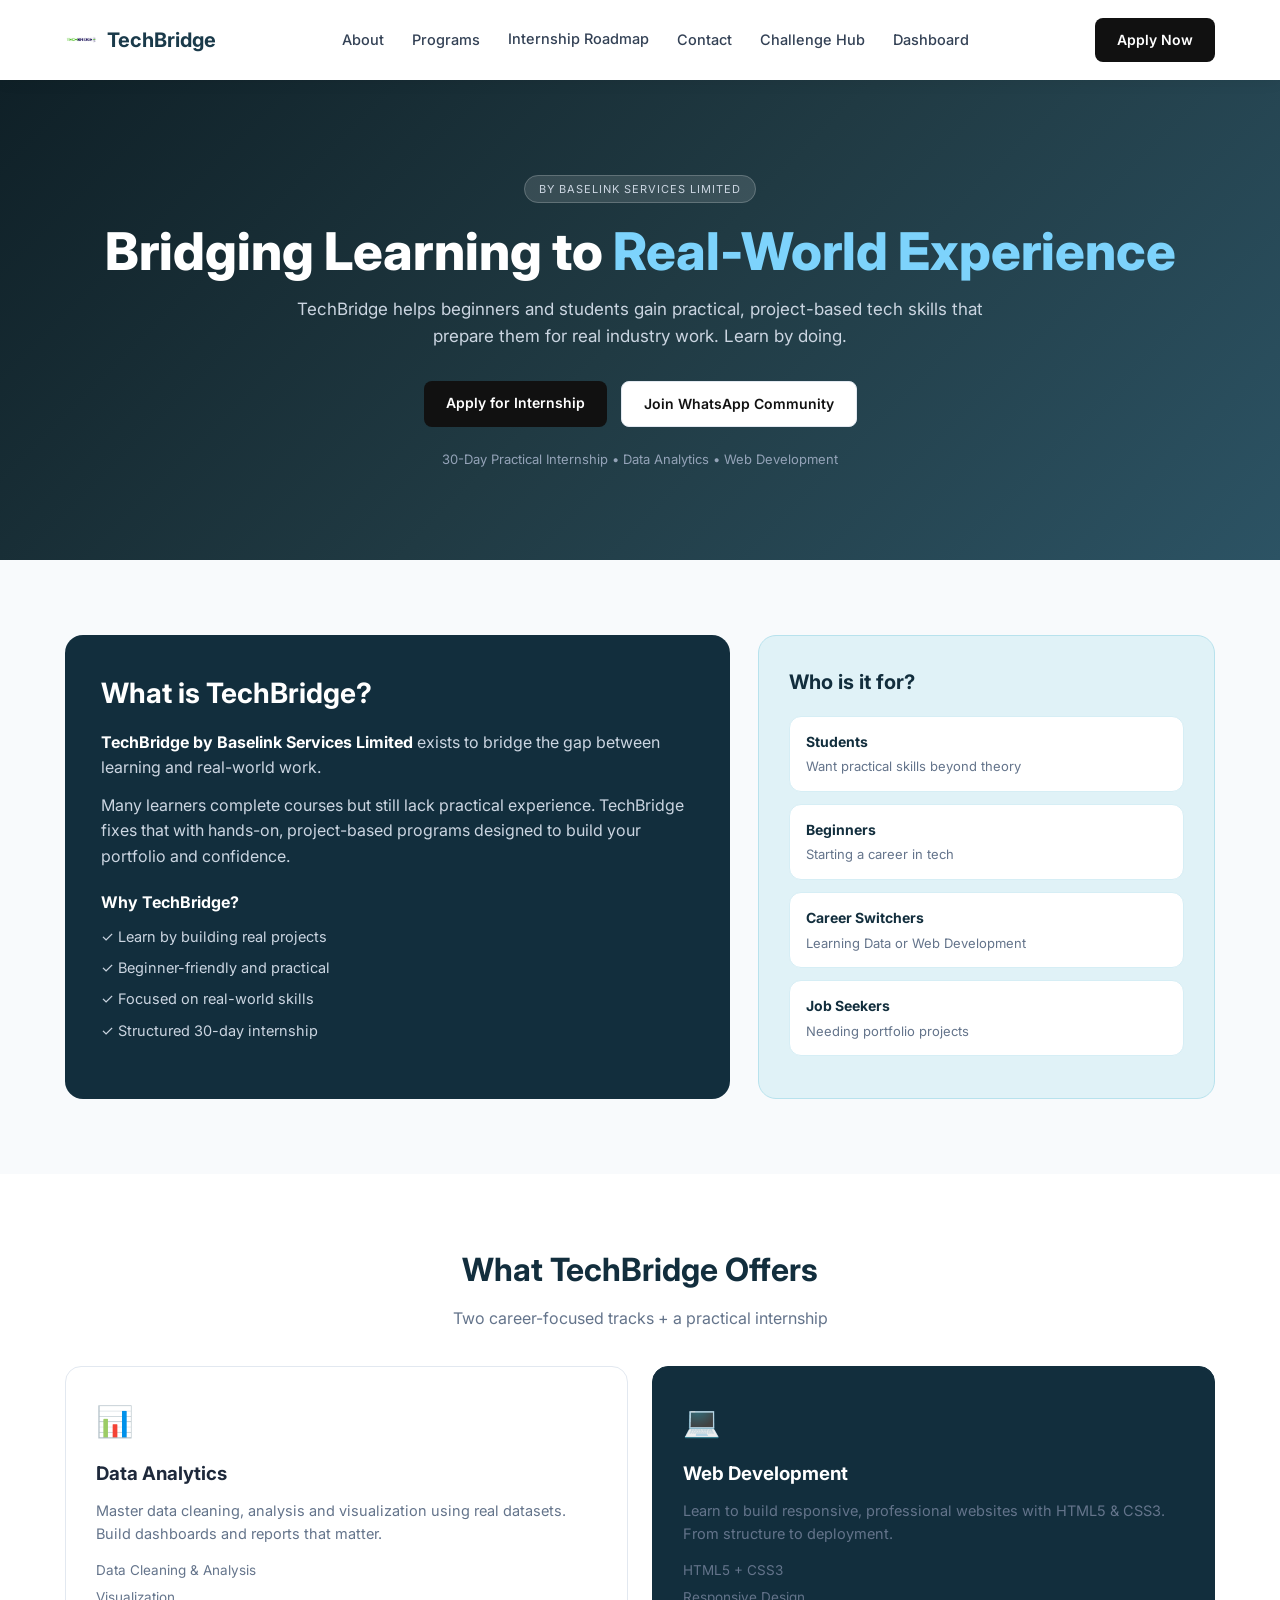
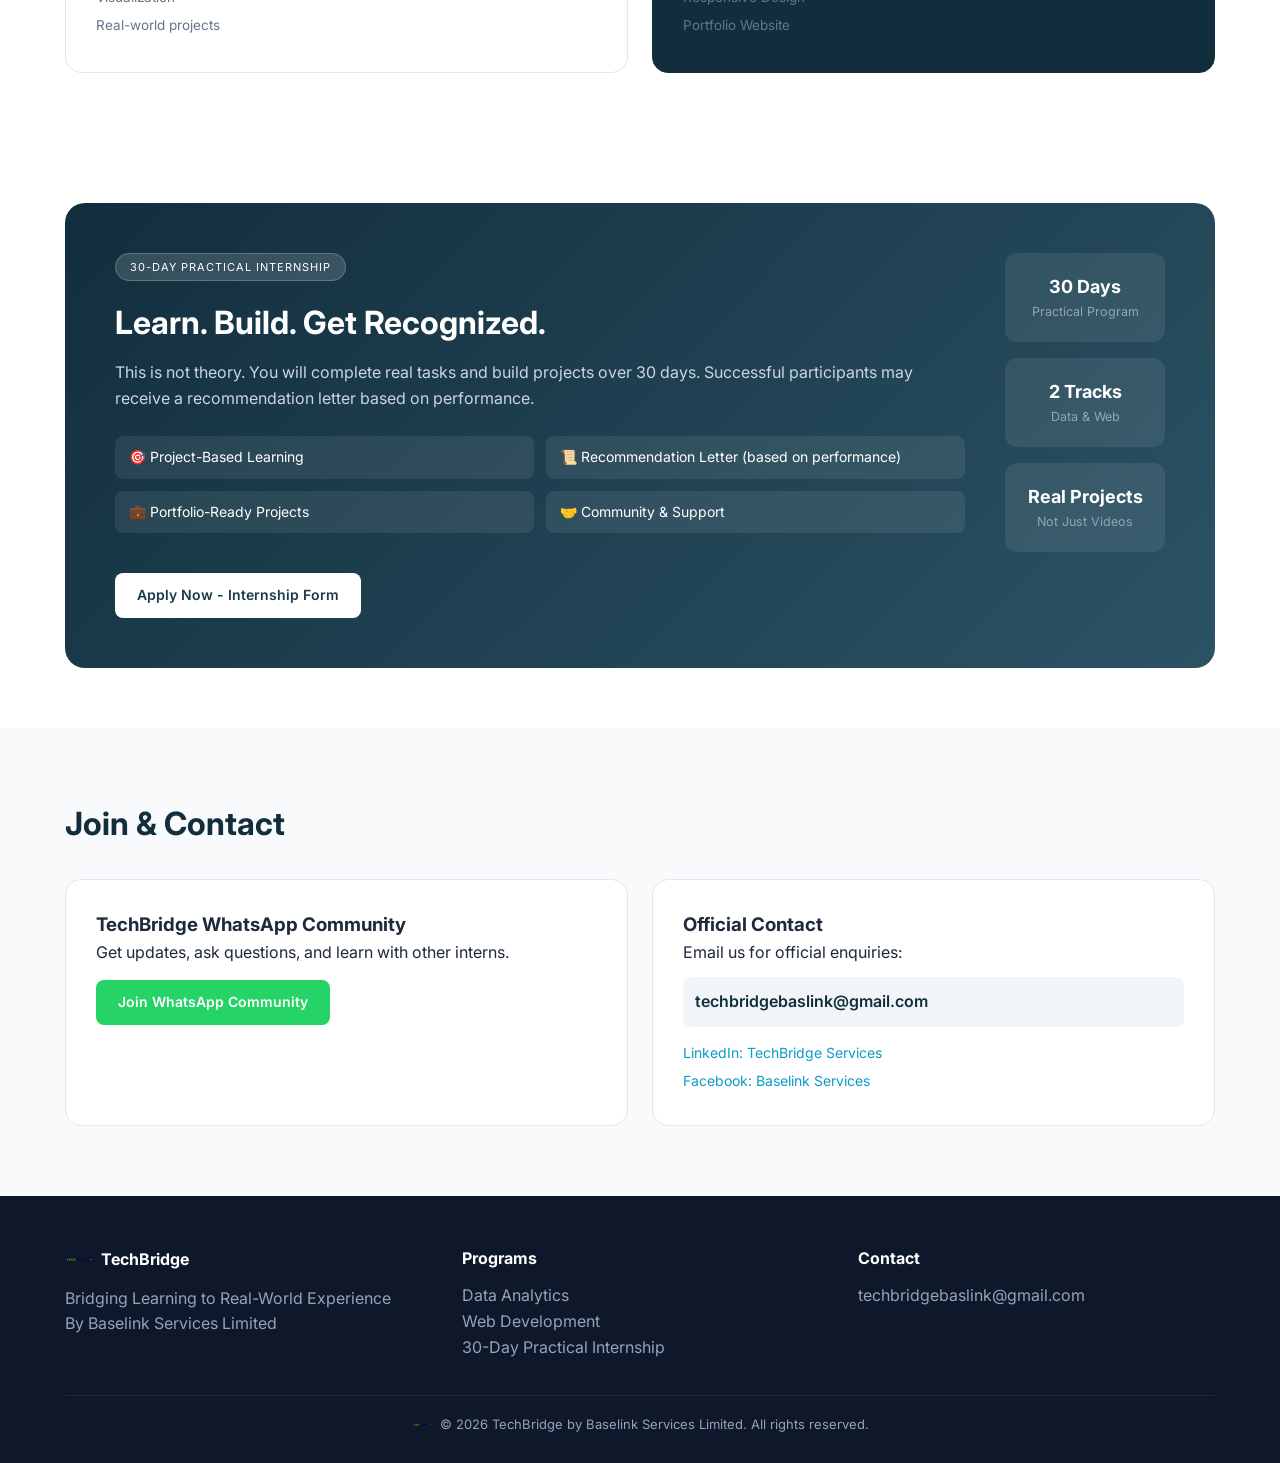
==== commit 35791be1: "Fix HTML structure and add Dashboard link" ====
--- a/index.html
+++ b/index.html
@@ -21,6 +21,7 @@
 <a href="roadmap.html" class="active">Internship Roadmap</a>
     <li><a href="index.html#contact">Contact</a></li>
     <li><a href="challenges.html">Challenge Hub</a></li>
+    <li><a href="dashboard.html">Dashboard</a></li>
 </ul>
             <a href="https://forms.gle/8EbdSy5ttGfLZfjv5" target="_blank" class="btn btn-primary">Apply Now</a>
         </div>
